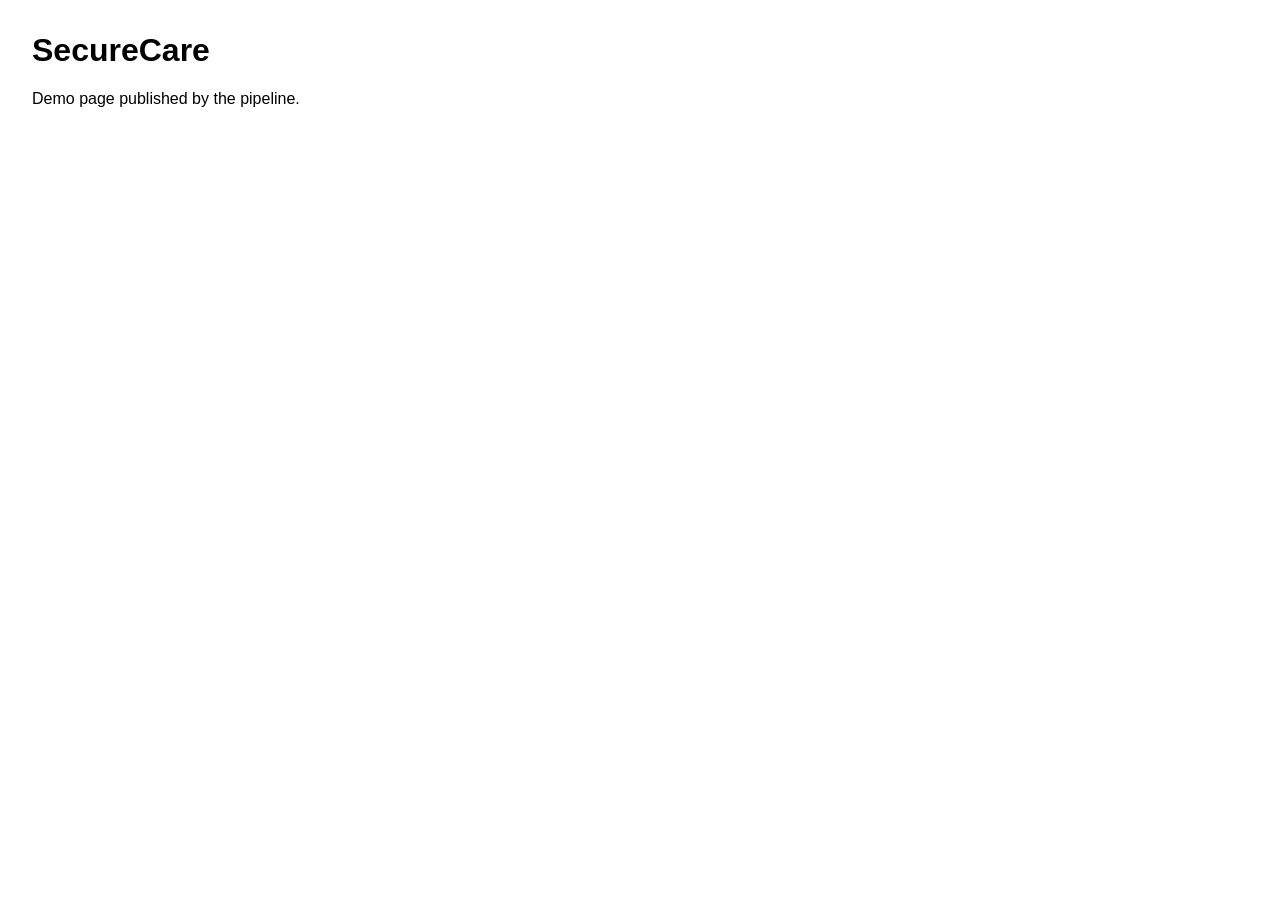
==== frontend/index.html @ 4640b0d3 "add frontend and S3 deploy workflow" ====
<!doctype html>
<html lang="en">
<head>
  <meta charset="utf-8">
  <meta name="viewport" content="width=device-width, initial-scale=1">
  <title>SecureCare (demo)</title>
  <link rel="stylesheet" href="style.css">
</head>
<body>
  <h1>SecureCare</h1>
  <p>Demo page published by the pipeline.</p>
  <script src="app.js"></script>
</body>
</html>
---- frontend/style.css ----
body { font-family: sans-serif; margin: 2rem; }
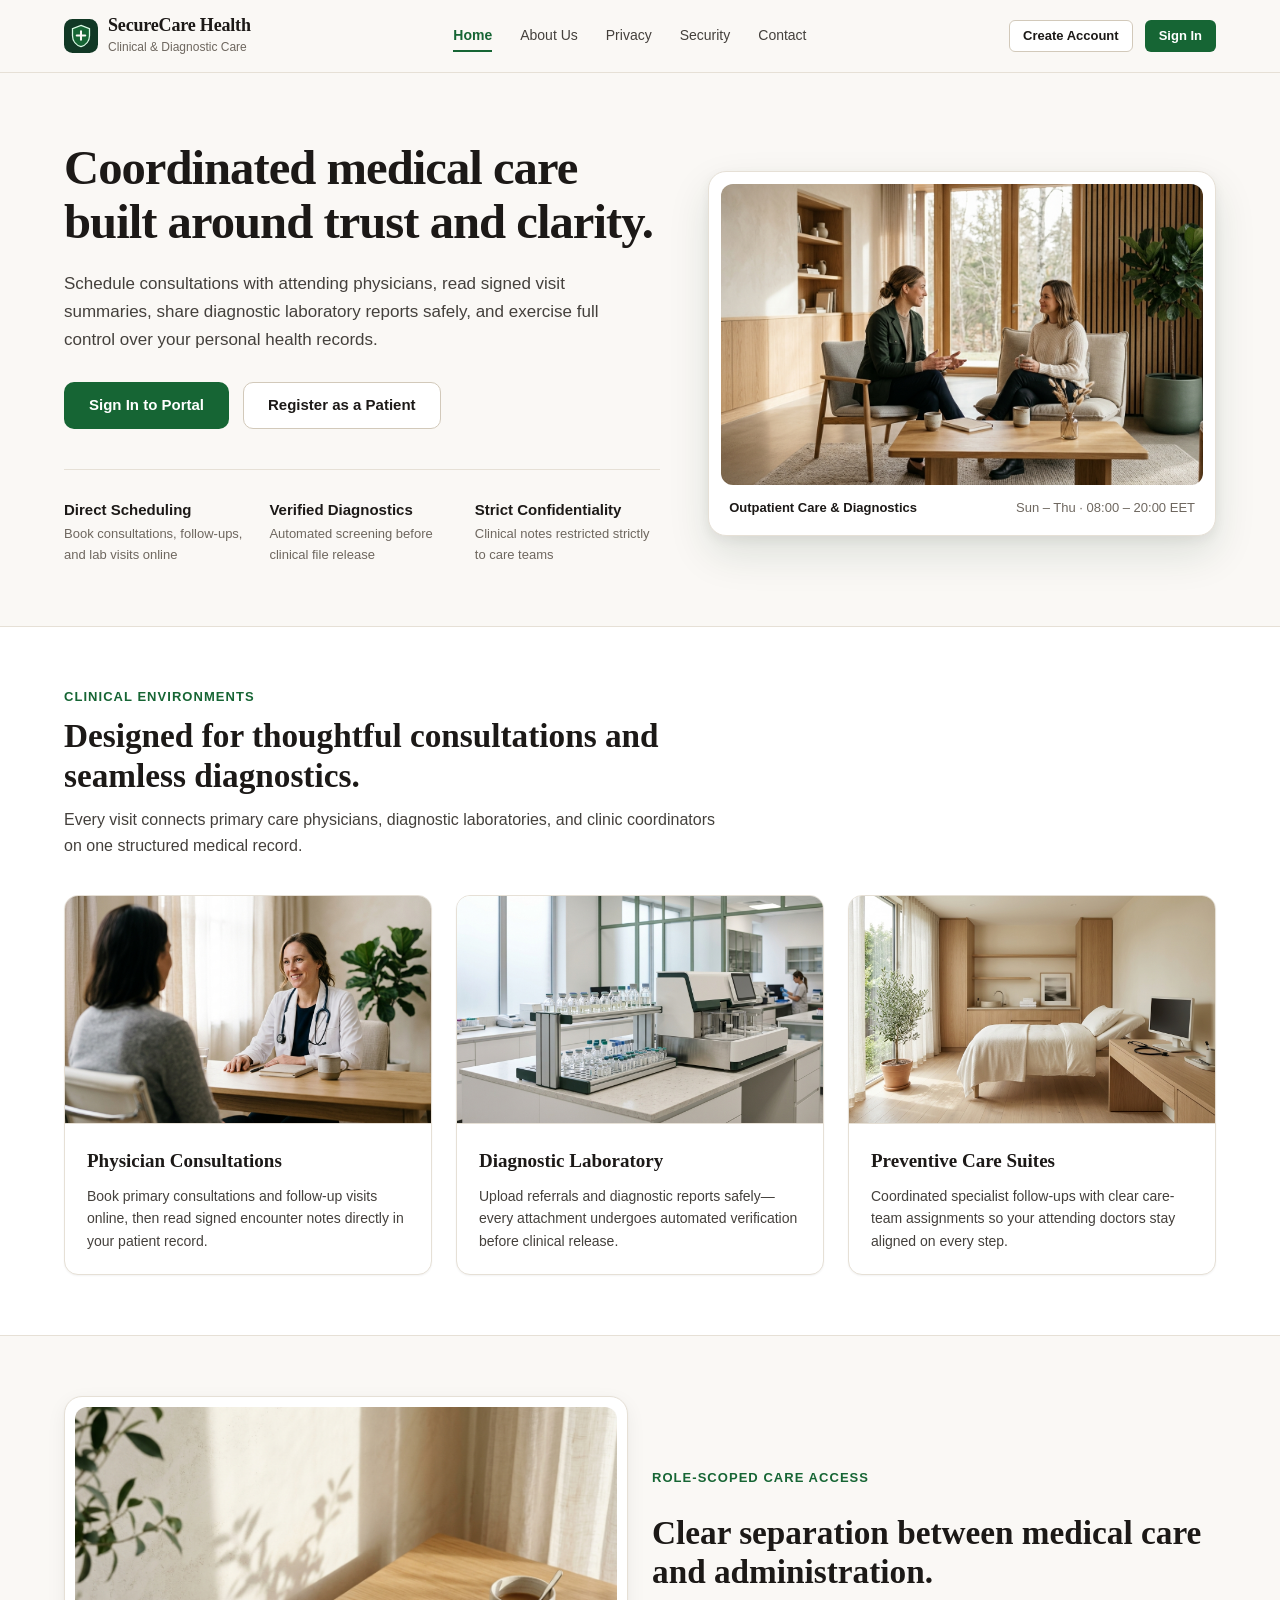
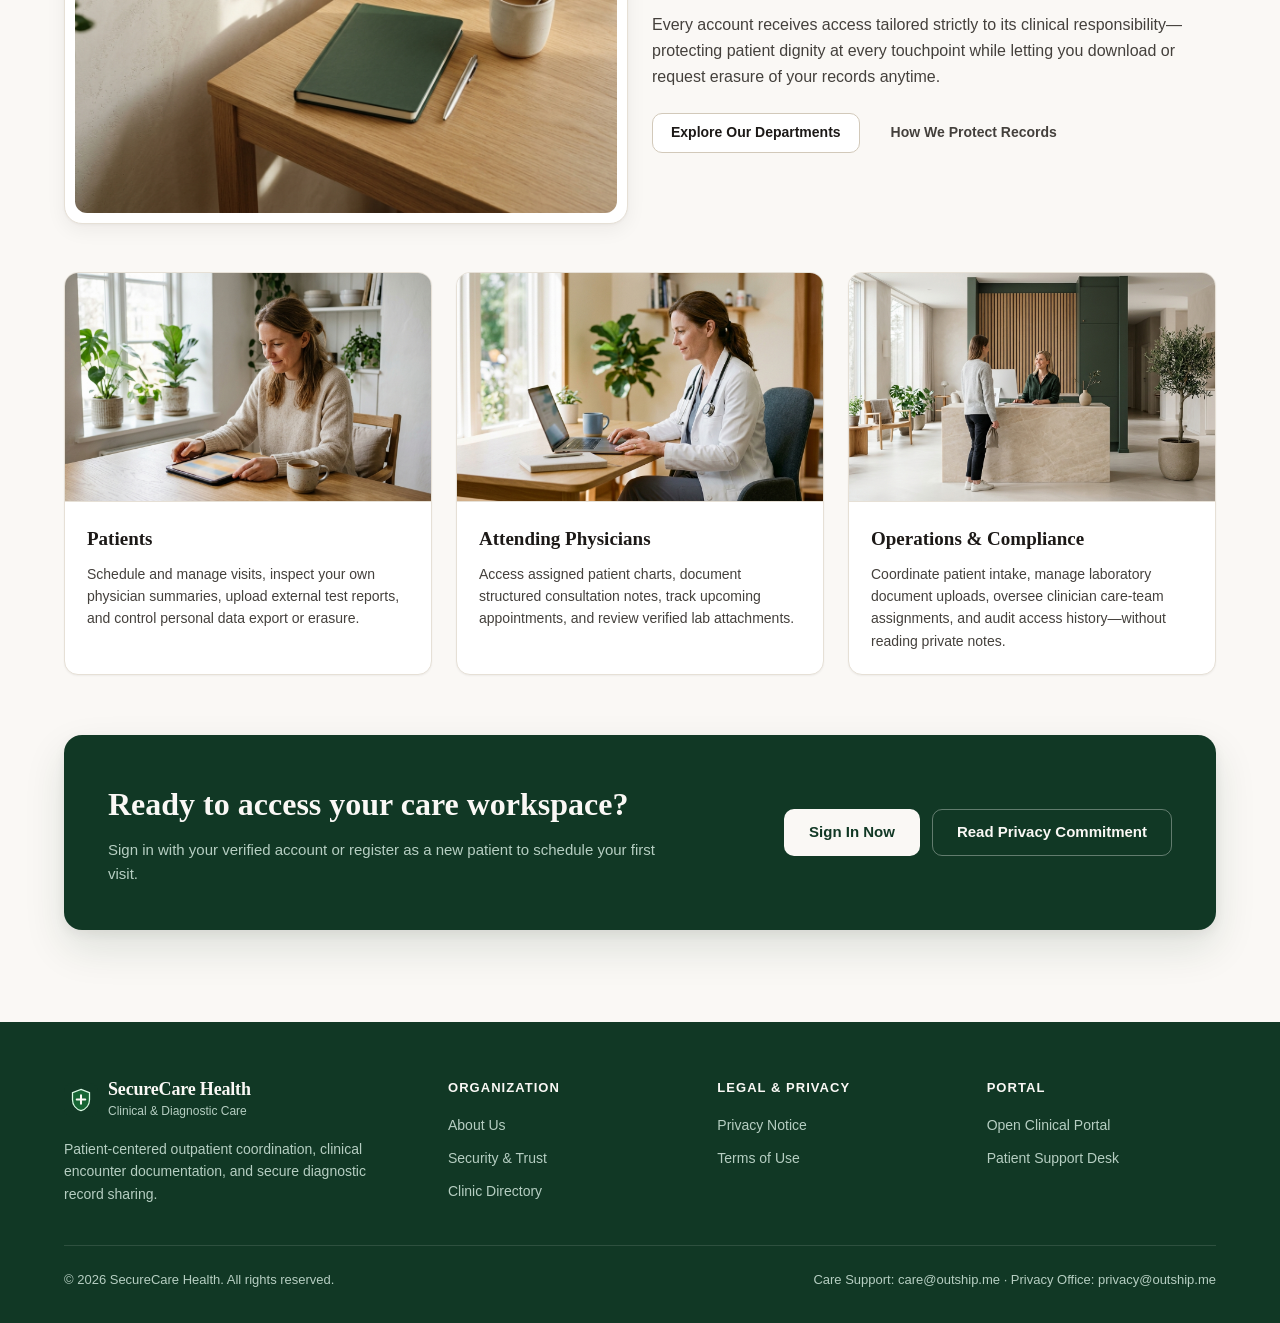
==== commit 27d46b41: "feat(frontend): implement Nordic Sage & Ivory clinic site and Cognito PKCE portal" ====
--- a/frontend/index.html
+++ b/frontend/index.html
@@ -1,14 +1,248 @@
 <!doctype html>
 <html lang="en">
 <head>
-  <meta charset="utf-8">
-  <meta name="viewport" content="width=device-width, initial-scale=1">
-  <title>SecureCare (demo)</title>
-  <link rel="stylesheet" href="style.css">
+  <meta charset="utf-8" />
+  <meta name="viewport" content="width=device-width, initial-scale=1" />
+  <title>SecureCare Health — Coordinated Clinical Care &amp; Diagnostic Portal</title>
+  <meta name="description" content="Schedule clinical visits, review physician encounter notes, receive screened laboratory reports, and manage your health data privacy in one portal." />
+  <link rel="icon" type="image/svg+xml" href="assets/images/favicon.svg" />
+  <link rel="stylesheet" href="css/tokens.css" />
+  <link rel="stylesheet" href="css/base.css" />
+  <link rel="stylesheet" href="css/public.css" />
 </head>
 <body>
-  <h1>SecureCare</h1>
-  <p>Demo page published by the pipeline.</p>
-  <script src="app.js"></script>
+  <header class="pub-header">
+    <div class="pub-container pub-header-inner">
+      <a class="brand" href="index.html">
+        <img class="brand-mark" src="assets/images/logo.svg" alt="" width="34" height="34" />
+        <span>
+          <span class="brand-name">SecureCare Health</span>
+          <span class="brand-sub">Clinical &amp; Diagnostic Care</span>
+        </span>
+      </a>
+
+      <nav class="pub-nav" aria-label="Primary navigation">
+        <a class="pub-nav-link" href="index.html" aria-current="page">Home</a>
+        <a class="pub-nav-link" href="about.html">About Us</a>
+        <a class="pub-nav-link" href="privacy.html">Privacy</a>
+        <a class="pub-nav-link" href="security.html">Security</a>
+        <a class="pub-nav-link" href="contact.html">Contact</a>
+      </nav>
+
+      <div class="pub-actions">
+        <button type="button" class="btn btn-secondary btn-sm" data-auth-action="signup">Create Account</button>
+        <button type="button" class="btn btn-primary btn-sm" data-auth-action="login">Sign In</button>
+      </div>
+
+      <button id="pub-menu-toggle" class="pub-menu-toggle" type="button" aria-label="Toggle navigation menu" aria-expanded="false" aria-controls="pub-mobile-drawer">
+        <svg width="20" height="20" viewBox="0 0 24 24" fill="none" stroke="currentColor" stroke-width="2" stroke-linecap="round">
+          <line x1="3" y1="6" x2="21" y2="6" />
+          <line x1="3" y1="12" x2="21" y2="12" />
+          <line x1="3" y1="18" x2="21" y2="18" />
+        </svg>
+      </button>
+    </div>
+
+    <div id="pub-mobile-drawer" class="pub-mobile-drawer">
+      <a class="pub-nav-link" href="index.html" aria-current="page">Home</a>
+      <a class="pub-nav-link" href="about.html">About Us</a>
+      <a class="pub-nav-link" href="privacy.html">Privacy</a>
+      <a class="pub-nav-link" href="security.html">Security</a>
+      <a class="pub-nav-link" href="contact.html">Contact</a>
+      <div style="display:flex;gap:0.625rem;padding-top:0.5rem;">
+        <button type="button" class="btn btn-secondary btn-sm" data-auth-action="signup">Create Account</button>
+        <button type="button" class="btn btn-primary btn-sm" data-auth-action="login">Sign In</button>
+      </div>
+    </div>
+  </header>
+
+  <main>
+    <section class="hero">
+      <div class="pub-container hero-grid">
+        <div>
+          <h1 class="hero-title">Coordinated medical care built around trust and clarity.</h1>
+          <p class="hero-lead">
+            Schedule consultations with attending physicians, read signed visit summaries, share diagnostic laboratory reports safely, and exercise full control over your personal health records.
+          </p>
+          <div class="hero-cta-row">
+            <button type="button" class="btn btn-primary btn-lg" data-auth-action="login">Sign In to Portal</button>
+            <button type="button" class="btn btn-secondary btn-lg" data-auth-action="signup">Register as a Patient</button>
+          </div>
+
+          <div class="hero-highlights">
+            <div>
+              <div class="hero-stat-title">Direct Scheduling</div>
+              <div class="hero-stat-sub">Book consultations, follow-ups, and lab visits online</div>
+            </div>
+            <div>
+              <div class="hero-stat-title">Verified Diagnostics</div>
+              <div class="hero-stat-sub">Automated screening before clinical file release</div>
+            </div>
+            <div>
+              <div class="hero-stat-title">Strict Confidentiality</div>
+              <div class="hero-stat-sub">Clinical notes restricted strictly to care teams</div>
+            </div>
+          </div>
+        </div>
+
+        <div class="hero-visual-frame">
+          <img src="assets/images/hero-clinic-care.jpg" alt="Physician speaking with a patient inside a bright SecureCare Health consultation lounge" width="1280" height="720" />
+          <div class="hero-photo-caption">
+            <span><strong>Outpatient Care &amp; Diagnostics</strong></span>
+            <span>Sun – Thu · 08:00 – 20:00 EET</span>
+          </div>
+        </div>
+      </div>
+    </section>
+
+    <section class="section section-alt">
+      <div class="pub-container">
+        <div class="section-head">
+          <div class="section-kicker">Clinical Environments</div>
+          <h2 class="section-title">Designed for thoughtful consultations and seamless diagnostics.</h2>
+          <p class="section-desc">
+            Every visit connects primary care physicians, diagnostic laboratories, and clinic coordinators on one structured medical record.
+          </p>
+        </div>
+
+        <div class="grid-3">
+          <article class="dept-card">
+            <img class="dept-card-img" src="assets/images/dept-consultation.jpg" alt="Attending physician listening attentively during an outpatient consultation" width="1280" height="720" />
+            <div class="dept-card-body">
+              <h3>Physician Consultations</h3>
+              <p>Book primary consultations and follow-up visits online, then read signed encounter notes directly in your patient record.</p>
+            </div>
+          </article>
+
+          <article class="dept-card">
+            <img class="dept-card-img" src="assets/images/dept-diagnostics.jpg" alt="Modern diagnostic laboratory workstation and sample vials" width="1280" height="720" />
+            <div class="dept-card-body">
+              <h3>Diagnostic Laboratory</h3>
+              <p>Upload referrals and diagnostic reports safely—every attachment undergoes automated verification before clinical release.</p>
+            </div>
+          </article>
+
+          <article class="dept-card">
+            <img class="dept-card-img" src="assets/images/dept-cardiology.jpg" alt="Calm modern clinical examination suite in warm oak and ivory" width="1280" height="720" />
+            <div class="dept-card-body">
+              <h3>Preventive Care Suites</h3>
+              <p>Coordinated specialist follow-ups with clear care-team assignments so your attending doctors stay aligned on every step.</p>
+            </div>
+          </article>
+        </div>
+      </div>
+    </section>
+
+    <section class="section">
+      <div class="pub-container">
+        <div class="grid-2" style="align-items:center;margin-bottom:3rem;">
+          <div class="editorial-photo-card">
+            <img src="assets/images/trust-privacy-care.jpg" alt="Minimalist physician desk in soft daylight symbolizing clinical discretion" width="1200" height="900" />
+          </div>
+          <div style="display:flex;flex-direction:column;gap:1rem;">
+            <div class="section-kicker">Role-Scoped Care Access</div>
+            <h2 class="section-title" style="margin-bottom:0.25rem;">Clear separation between medical care and administration.</h2>
+            <p class="section-desc">
+              Every account receives access tailored strictly to its clinical responsibility—protecting patient dignity at every touchpoint while letting you download or request erasure of your records anytime.
+            </p>
+            <div style="display:flex;flex-wrap:wrap;gap:0.75rem;padding-top:0.5rem;">
+              <a class="btn btn-secondary" href="about.html">Explore Our Departments</a>
+              <a class="btn btn-ghost" href="security.html">How We Protect Records</a>
+            </div>
+          </div>
+        </div>
+
+        <div class="grid-3">
+          <article class="dept-card">
+            <img class="dept-card-img" src="assets/images/role-patient-care.jpg" alt="Patient reviewing appointments comfortably on a tablet" width="1280" height="720" />
+            <div class="dept-card-body">
+              <h3>Patients</h3>
+              <p>Schedule and manage visits, inspect your own physician summaries, upload external test reports, and control personal data export or erasure.</p>
+            </div>
+          </article>
+          <article class="dept-card">
+            <img class="dept-card-img" src="assets/images/role-physician-chart.jpg" alt="Attending physician reviewing clinical notes on a laptop" width="1280" height="720" />
+            <div class="dept-card-body">
+              <h3>Attending Physicians</h3>
+              <p>Access assigned patient charts, document structured consultation notes, track upcoming appointments, and review verified lab attachments.</p>
+            </div>
+          </article>
+          <article class="dept-card">
+            <img class="dept-card-img" src="assets/images/role-clinic-reception.jpg" alt="Clinic coordinator welcoming a visitor at a minimalist alabaster reception desk" width="1280" height="720" />
+            <div class="dept-card-body">
+              <h3>Operations &amp; Compliance</h3>
+              <p>Coordinate patient intake, manage laboratory document uploads, oversee clinician care-team assignments, and audit access history—without reading private notes.</p>
+            </div>
+          </article>
+        </div>
+      </div>
+    </section>
+
+    <section class="section" style="padding-top:0;">
+      <div class="pub-container">
+        <div class="cta-banner">
+          <div>
+            <h2>Ready to access your care workspace?</h2>
+            <p>Sign in with your verified account or register as a new patient to schedule your first visit.</p>
+          </div>
+          <div style="display:flex;flex-wrap:wrap;gap:0.75rem;">
+            <button type="button" class="btn btn-ivory btn-lg" data-auth-action="login">Sign In Now</button>
+            <a class="btn btn-outline-ivory btn-lg" href="privacy.html">Read Privacy Commitment</a>
+          </div>
+        </div>
+      </div>
+    </section>
+  </main>
+
+  <footer class="pub-footer">
+    <div class="pub-container">
+      <div class="footer-grid">
+        <div>
+          <a class="brand" href="index.html">
+            <img class="brand-mark" src="assets/images/logo.svg" alt="" width="34" height="34" />
+            <span>
+              <span class="brand-name" style="color:#FAF8F5;">SecureCare Health</span>
+              <span class="brand-sub" style="color:#B6CEC2;">Clinical &amp; Diagnostic Care</span>
+            </span>
+          </a>
+          <p class="footer-brand-desc">
+            Patient-centered outpatient coordination, clinical encounter documentation, and secure diagnostic record sharing.
+          </p>
+        </div>
+
+        <div>
+          <h4 class="footer-col-title">Organization</h4>
+          <ul class="footer-links">
+            <li><a href="about.html">About Us</a></li>
+            <li><a href="security.html">Security &amp; Trust</a></li>
+            <li><a href="contact.html">Clinic Directory</a></li>
+          </ul>
+        </div>
+
+        <div>
+          <h4 class="footer-col-title">Legal &amp; Privacy</h4>
+          <ul class="footer-links">
+            <li><a href="privacy.html">Privacy Notice</a></li>
+            <li><a href="terms.html">Terms of Use</a></li>
+          </ul>
+        </div>
+
+        <div>
+          <h4 class="footer-col-title">Portal</h4>
+          <ul class="footer-links">
+            <li><a href="portal.html">Open Clinical Portal</a></li>
+            <li><a href="contact.html">Patient Support Desk</a></li>
+          </ul>
+        </div>
+      </div>
+
+      <div class="footer-bottom">
+        <span>&copy; 2026 SecureCare Health. All rights reserved.</span>
+        <span>Care Support: care@outship.me · Privacy Office: privacy@outship.me</span>
+      </div>
+    </div>
+  </footer>
+
+  <script type="module" src="js/public.js"></script>
 </body>
 </html>
--- a/frontend/css/tokens.css
+++ b/frontend/css/tokens.css
@@ -0,0 +1,53 @@
+/* Nordic Sage & Ivory — Enterprise Design Tokens */
+:root {
+  --sc-bg: #FAF8F5;
+  --sc-surface: #FFFFFF;
+  --sc-surface-alt: #F4F0EA;
+  --sc-surface-hover: #EFEAE1;
+  --sc-rail-bg: #113825;
+  --sc-rail-text: #FAF8F5;
+  --sc-rail-muted: #B6CEC2;
+  --sc-rail-active: rgba(250, 248, 245, 0.14);
+  --sc-rail-border: rgba(250, 248, 245, 0.12);
+
+  --sc-border: #E6E0D6;
+  --sc-border-strong: #D2C9BA;
+
+  --sc-text: #1C1917;
+  --sc-text-secondary: #44403C;
+  --sc-muted: #6E675F;
+
+  --sc-primary: #166534;
+  --sc-primary-hover: #14532D;
+  --sc-primary-text: #FFFFFF;
+  --sc-accent-soft: #DCFCE7;
+  --sc-accent-soft-text: #14532D;
+
+  --sc-success-bg: #DCFCE7;
+  --sc-success-text: #14532D;
+  --sc-warn-bg: #FEF3C7;
+  --sc-warn-text: #92400E;
+  --sc-danger-bg: #FEE2E2;
+  --sc-danger-text: #991B1B;
+  --sc-info-bg: #E0F2FE;
+  --sc-info-text: #075985;
+  --sc-neutral-bg: #F3EFE8;
+  --sc-neutral-text: #44403C;
+
+  --sc-font-serif: Georgia, "Iowan Old Style", "Times New Roman", serif;
+  --sc-font-sans: -apple-system, BlinkMacSystemFont, "Segoe UI", Roboto, Helvetica, Arial, sans-serif;
+  --sc-font-mono: ui-monospace, SFMono-Regular, Menlo, Monaco, Consolas, monospace;
+
+  --sc-radius-sm: 6px;
+  --sc-radius-md: 10px;
+  --sc-radius-lg: 14px;
+  --sc-radius-xl: 18px;
+  --sc-radius-pill: 9999px;
+
+  --sc-shadow-sm: 0 1px 2px rgba(28, 25, 23, 0.05);
+  --sc-shadow-md: 0 6px 20px rgba(28, 25, 23, 0.06), 0 1px 3px rgba(28, 25, 23, 0.04);
+  --sc-shadow-lg: 0 18px 42px rgba(17, 56, 37, 0.12), 0 4px 12px rgba(28, 25, 23, 0.06);
+
+  --sc-focus-ring: 0 0 0 3px rgba(22, 101, 52, 0.25);
+  --sc-max-width: 1200px;
+}
--- a/frontend/css/base.css
+++ b/frontend/css/base.css
@@ -0,0 +1,302 @@
+/* Base Typography, Reset, Forms, Buttons & Semantic Badges */
+*,
+*::before,
+*::after {
+  box-sizing: border-box;
+}
+
+html {
+  font-size: 16px;
+  -webkit-font-smoothing: antialiased;
+  -moz-osx-font-smoothing: grayscale;
+  scroll-behavior: smooth;
+}
+
+body {
+  margin: 0;
+  padding: 0;
+  background-color: var(--sc-bg);
+  color: var(--sc-text);
+  font-family: var(--sc-font-sans);
+  font-size: 0.9375rem;
+  line-height: 1.6;
+}
+
+img,
+svg {
+  display: block;
+  max-width: 100%;
+  height: auto;
+}
+
+a {
+  color: var(--sc-primary);
+  text-decoration: none;
+}
+
+a:hover {
+  text-decoration: underline;
+}
+
+button,
+input,
+select,
+textarea {
+  font-family: inherit;
+  font-size: inherit;
+  color: inherit;
+}
+
+:focus-visible {
+  outline: none;
+  box-shadow: var(--sc-focus-ring);
+}
+
+.sr-only {
+  position: absolute;
+  width: 1px;
+  height: 1px;
+  padding: 0;
+  margin: -1px;
+  overflow: hidden;
+  clip: rect(0, 0, 0, 0);
+  white-space: nowrap;
+  border: 0;
+}
+
+.tabular-nums {
+  font-variant-numeric: tabular-nums;
+}
+
+.mono {
+  font-family: var(--sc-font-mono);
+  font-size: 0.8125rem;
+}
+
+.serif-heading {
+  font-family: var(--sc-font-serif);
+  font-weight: 600;
+  letter-spacing: -0.015em;
+  color: var(--sc-text);
+}
+
+/* Buttons */
+.btn {
+  display: inline-flex;
+  align-items: center;
+  justify-content: center;
+  gap: 0.5rem;
+  padding: 0.625rem 1.125rem;
+  font-size: 0.875rem;
+  font-weight: 600;
+  line-height: 1.25;
+  border-radius: var(--sc-radius-md);
+  border: 1px solid transparent;
+  cursor: pointer;
+  transition: background-color 150ms ease, border-color 150ms ease, color 150ms ease, transform 100ms ease;
+  text-decoration: none;
+  white-space: nowrap;
+}
+
+.btn:hover {
+  text-decoration: none;
+}
+
+.btn:active {
+  transform: translateY(1px);
+}
+
+.btn:disabled {
+  opacity: 0.55;
+  cursor: not-allowed;
+  transform: none;
+}
+
+.btn-primary {
+  background-color: var(--sc-primary);
+  color: var(--sc-primary-text);
+}
+
+.btn-primary:hover:not(:disabled) {
+  background-color: var(--sc-primary-hover);
+}
+
+.btn-secondary {
+  background-color: var(--sc-surface);
+  color: var(--sc-text);
+  border-color: var(--sc-border-strong);
+}
+
+.btn-secondary:hover:not(:disabled) {
+  background-color: var(--sc-surface-alt);
+}
+
+.btn-ghost {
+  background-color: transparent;
+  color: var(--sc-text-secondary);
+}
+
+.btn-ghost:hover:not(:disabled) {
+  background-color: var(--sc-surface-alt);
+  color: var(--sc-text);
+}
+
+.btn-danger {
+  background-color: var(--sc-danger-bg);
+  color: var(--sc-danger-text);
+  border-color: rgba(153, 27, 27, 0.22);
+}
+
+.btn-danger:hover:not(:disabled) {
+  background-color: #FECACA;
+}
+
+.btn-danger-solid {
+  background-color: var(--sc-danger-text);
+  color: #FFFFFF;
+}
+
+.btn-danger-solid:hover:not(:disabled) {
+  background-color: #7F1D1D;
+}
+
+.btn-sm {
+  padding: 0.4375rem 0.8125rem;
+  font-size: 0.8125rem;
+  border-radius: var(--sc-radius-sm);
+}
+
+.btn-lg {
+  padding: 0.8125rem 1.5rem;
+  font-size: 0.9375rem;
+}
+
+/* Badges */
+.badge {
+  display: inline-flex;
+  align-items: center;
+  gap: 0.35rem;
+  padding: 0.2rem 0.65rem;
+  font-size: 0.75rem;
+  font-weight: 600;
+  line-height: 1.4;
+  border-radius: var(--sc-radius-pill);
+  white-space: nowrap;
+}
+
+.badge-success {
+  background-color: var(--sc-success-bg);
+  color: var(--sc-success-text);
+}
+
+.badge-warn {
+  background-color: var(--sc-warn-bg);
+  color: var(--sc-warn-text);
+}
+
+.badge-danger {
+  background-color: var(--sc-danger-bg);
+  color: var(--sc-danger-text);
+}
+
+.badge-info {
+  background-color: var(--sc-info-bg);
+  color: var(--sc-info-text);
+}
+
+.badge-neutral {
+  background-color: var(--sc-neutral-bg);
+  color: var(--sc-neutral-text);
+}
+
+/* Form Controls */
+.field {
+  display: flex;
+  flex-direction: column;
+  gap: 0.375rem;
+}
+
+.field-label {
+  font-size: 0.8125rem;
+  font-weight: 600;
+  color: var(--sc-text);
+}
+
+.field-hint {
+  font-size: 0.75rem;
+  color: var(--sc-muted);
+}
+
+.input,
+.select,
+.textarea {
+  width: 100%;
+  padding: 0.5625rem 0.75rem;
+  font-size: 0.875rem;
+  line-height: 1.45;
+  background-color: var(--sc-surface);
+  color: var(--sc-text);
+  border: 1px solid var(--sc-border-strong);
+  border-radius: var(--sc-radius-md);
+  transition: border-color 140ms ease, box-shadow 140ms ease;
+}
+
+.input:focus,
+.select:focus,
+.textarea:focus {
+  outline: none;
+  border-color: var(--sc-primary);
+  box-shadow: var(--sc-focus-ring);
+}
+
+.textarea {
+  resize: vertical;
+  min-height: 6rem;
+}
+
+/* Cards */
+.card {
+  background-color: var(--sc-surface);
+  border: 1px solid var(--sc-border);
+  border-radius: var(--sc-radius-lg);
+  box-shadow: var(--sc-shadow-sm);
+}
+
+.card-pad {
+  padding: 1.5rem;
+}
+
+/* Brand Lockup */
+.brand {
+  display: inline-flex;
+  align-items: center;
+  gap: 0.625rem;
+  text-decoration: none;
+  color: inherit;
+}
+
+.brand:hover {
+  text-decoration: none;
+}
+
+.brand-mark {
+  width: 34px;
+  height: 34px;
+  flex-shrink: 0;
+}
+
+.brand-name {
+  font-family: var(--sc-font-serif);
+  font-size: 1.125rem;
+  font-weight: 700;
+  letter-spacing: -0.01em;
+  line-height: 1.15;
+}
+
+.brand-sub {
+  display: block;
+  font-family: var(--sc-font-sans);
+  font-size: 0.75rem;
+  font-weight: 500;
+  color: var(--sc-muted);
+}
--- a/frontend/css/public.css
+++ b/frontend/css/public.css
@@ -0,0 +1,587 @@
+/* Public Enterprise Website Styles (index, about, privacy, security, terms, contact) */
+.pub-container {
+  max-width: var(--sc-max-width);
+  margin: 0 auto;
+  padding: 0 1.5rem;
+}
+
+/* Sticky Header */
+.pub-header {
+  position: sticky;
+  top: 0;
+  z-index: 40;
+  background-color: rgba(250, 248, 245, 0.92);
+  backdrop-filter: blur(10px);
+  border-bottom: 1px solid var(--sc-border);
+}
+
+.pub-header-inner {
+  display: flex;
+  align-items: center;
+  justify-content: space-between;
+  gap: 1.5rem;
+  min-height: 4.5rem;
+}
+
+.pub-nav {
+  display: flex;
+  align-items: center;
+  gap: 1.75rem;
+}
+
+.pub-nav-link {
+  font-size: 0.875rem;
+  font-weight: 500;
+  color: var(--sc-text-secondary);
+  padding: 0.25rem 0;
+  border-bottom: 2px solid transparent;
+  transition: color 140ms ease, border-color 140ms ease;
+}
+
+.pub-nav-link:hover {
+  color: var(--sc-text);
+  text-decoration: none;
+}
+
+.pub-nav-link[aria-current="page"] {
+  color: var(--sc-primary);
+  font-weight: 600;
+  border-bottom-color: var(--sc-primary);
+}
+
+.pub-actions {
+  display: flex;
+  align-items: center;
+  gap: 0.75rem;
+}
+
+.pub-menu-toggle {
+  display: none;
+  background: var(--sc-surface);
+  border: 1px solid var(--sc-border-strong);
+  border-radius: var(--sc-radius-md);
+  padding: 0.5rem;
+  cursor: pointer;
+}
+
+.pub-mobile-drawer {
+  display: none;
+  border-top: 1px solid var(--sc-border);
+  background: var(--sc-surface);
+  padding: 1rem 1.5rem 1.25rem;
+}
+
+.pub-mobile-drawer.open {
+  display: flex;
+  flex-direction: column;
+  gap: 0.75rem;
+}
+
+/* Hero */
+.hero {
+  padding: 4.25rem 0 3.75rem;
+}
+
+.hero-grid {
+  display: grid;
+  grid-template-columns: 1.08fr 0.92fr;
+  gap: 3rem;
+  align-items: center;
+}
+
+.hero-eyebrow {
+  display: inline-flex;
+  align-items: center;
+  gap: 0.5rem;
+  padding: 0.3rem 0.75rem;
+  border-radius: var(--sc-radius-pill);
+  background-color: var(--sc-accent-soft);
+  color: var(--sc-accent-soft-text);
+  font-size: 0.8125rem;
+  font-weight: 600;
+  margin-bottom: 1.25rem;
+}
+
+.hero-title {
+  font-family: var(--sc-font-serif);
+  font-size: clamp(2.1rem, 3.8vw, 3.15rem);
+  line-height: 1.12;
+  letter-spacing: -0.02em;
+  margin: 0 0 1.25rem;
+  color: var(--sc-text);
+}
+
+.hero-lead {
+  font-size: 1.0625rem;
+  line-height: 1.65;
+  color: var(--sc-text-secondary);
+  margin: 0 0 1.75rem;
+  max-width: 36rem;
+}
+
+.hero-cta-row {
+  display: flex;
+  flex-wrap: wrap;
+  gap: 0.875rem;
+  align-items: center;
+}
+
+.hero-highlights {
+  display: grid;
+  grid-template-columns: repeat(3, minmax(0, 1fr));
+  gap: 1.25rem;
+  margin-top: 2.5rem;
+  padding-top: 1.75rem;
+  border-top: 1px solid var(--sc-border);
+}
+
+.hero-stat-title {
+  font-size: 0.9375rem;
+  font-weight: 700;
+  color: var(--sc-text);
+}
+
+.hero-stat-sub {
+  font-size: 0.8125rem;
+  color: var(--sc-muted);
+  margin-top: 0.15rem;
+}
+
+.hero-visual-frame {
+  position: relative;
+  background: var(--sc-surface);
+  border: 1px solid var(--sc-border);
+  border-radius: var(--sc-radius-xl);
+  padding: 0.75rem;
+  box-shadow: var(--sc-shadow-lg);
+}
+
+.hero-visual-frame img {
+  width: 100%;
+  height: auto;
+  aspect-ratio: 16 / 10;
+  object-fit: cover;
+  object-position: center 25%;
+  border-radius: calc(var(--sc-radius-xl) - 6px);
+}
+
+.hero-photo-caption {
+  display: flex;
+  align-items: center;
+  justify-content: space-between;
+  gap: 1rem;
+  padding: 0.85rem 0.5rem 0.25rem;
+  font-size: 0.8125rem;
+  color: var(--sc-muted);
+}
+
+.hero-photo-caption strong {
+  color: var(--sc-text);
+  font-weight: 600;
+}
+
+.dept-card {
+  background: var(--sc-surface);
+  border: 1px solid var(--sc-border);
+  border-radius: var(--sc-radius-lg);
+  overflow: hidden;
+  display: flex;
+  flex-direction: column;
+  box-shadow: var(--sc-shadow-sm);
+  transition: transform 160ms ease, box-shadow 160ms ease, border-color 160ms ease;
+}
+
+.dept-card:hover {
+  transform: translateY(-2px);
+  border-color: var(--sc-border-strong);
+  box-shadow: var(--sc-shadow-md);
+}
+
+.dept-card-img {
+  width: 100%;
+  height: auto;
+  aspect-ratio: 16 / 10;
+  object-fit: cover;
+  object-position: center 20%;
+  border-bottom: 1px solid var(--sc-border);
+}
+
+.dept-card-body {
+  padding: 1.375rem;
+  display: flex;
+  flex-direction: column;
+  gap: 0.5rem;
+}
+
+.dept-card-body h3 {
+  margin: 0;
+  font-family: var(--sc-font-serif);
+  font-size: 1.1875rem;
+  color: var(--sc-text);
+}
+
+.dept-card-body p {
+  margin: 0;
+  font-size: 0.875rem;
+  color: var(--sc-text-secondary);
+}
+
+.editorial-photo-card {
+  border-radius: var(--sc-radius-xl);
+  overflow: hidden;
+  border: 1px solid var(--sc-border);
+  background: var(--sc-surface);
+  padding: 0.625rem;
+  box-shadow: var(--sc-shadow-md);
+}
+
+.editorial-photo-card img {
+  width: 100%;
+  height: auto;
+  aspect-ratio: 4 / 3;
+  object-fit: cover;
+  object-position: center 25%;
+  border-radius: calc(var(--sc-radius-xl) - 6px);
+}
+
+/* Sections */
+.section {
+  padding: 3.75rem 0;
+}
+
+.section-alt {
+  background-color: var(--sc-surface);
+  border-top: 1px solid var(--sc-border);
+  border-bottom: 1px solid var(--sc-border);
+}
+
+.section-head {
+  max-width: 42rem;
+  margin-bottom: 2.25rem;
+}
+
+.section-kicker {
+  font-size: 0.8125rem;
+  font-weight: 700;
+  text-transform: uppercase;
+  letter-spacing: 0.08em;
+  color: var(--sc-primary);
+  margin-bottom: 0.5rem;
+}
+
+.section-title {
+  font-family: var(--sc-font-serif);
+  font-size: clamp(1.625rem, 2.6vw, 2.2rem);
+  line-height: 1.2;
+  margin: 0 0 0.75rem;
+}
+
+.section-desc {
+  margin: 0;
+  color: var(--sc-text-secondary);
+  font-size: 1rem;
+}
+
+.grid-2 {
+  display: grid;
+  grid-template-columns: repeat(2, minmax(0, 1fr));
+  gap: 1.5rem;
+}
+
+.grid-3 {
+  display: grid;
+  grid-template-columns: repeat(3, minmax(0, 1fr));
+  gap: 1.5rem;
+}
+
+.grid-4 {
+  display: grid;
+  grid-template-columns: repeat(4, minmax(0, 1fr));
+  gap: 1.25rem;
+}
+
+.service-card {
+  background: var(--sc-surface);
+  border: 1px solid var(--sc-border);
+  border-radius: var(--sc-radius-lg);
+  padding: 1.5rem;
+  display: flex;
+  flex-direction: column;
+  gap: 0.75rem;
+  transition: border-color 150ms ease, box-shadow 150ms ease;
+}
+
+.service-card:hover {
+  border-color: var(--sc-border-strong);
+  box-shadow: var(--sc-shadow-md);
+}
+
+.icon-box {
+  width: 2.5rem;
+  height: 2.5rem;
+  border-radius: var(--sc-radius-md);
+  background-color: var(--sc-accent-soft);
+  color: var(--sc-accent-soft-text);
+  display: inline-flex;
+  align-items: center;
+  justify-content: center;
+}
+
+.service-card h3 {
+  margin: 0;
+  font-size: 1.0625rem;
+  font-weight: 600;
+}
+
+.service-card p {
+  margin: 0;
+  font-size: 0.875rem;
+  color: var(--sc-text-secondary);
+}
+
+/* Deep Evergreen Banner */
+.cta-banner {
+  background-color: var(--sc-rail-bg);
+  color: var(--sc-rail-text);
+  border-radius: var(--sc-radius-xl);
+  padding: 2.75rem;
+  display: flex;
+  flex-wrap: wrap;
+  align-items: center;
+  justify-content: space-between;
+  gap: 2rem;
+  box-shadow: var(--sc-shadow-lg);
+}
+
+.cta-banner h2 {
+  font-family: var(--sc-font-serif);
+  font-size: clamp(1.5rem, 2.5vw, 2rem);
+  margin: 0 0 0.5rem;
+  color: #FAF8F5;
+}
+
+.cta-banner p {
+  margin: 0;
+  color: var(--sc-rail-muted);
+  max-width: 36rem;
+}
+
+.btn-ivory {
+  background-color: #FAF8F5;
+  color: #113825;
+}
+
+.btn-ivory:hover {
+  background-color: #DCFCE7;
+}
+
+.btn-outline-ivory {
+  background-color: transparent;
+  color: #FAF8F5;
+  border-color: rgba(250, 248, 245, 0.35);
+}
+
+.btn-outline-ivory:hover {
+  background-color: rgba(250, 248, 245, 0.12);
+}
+
+/* Editorial Content Pages (About, Privacy, Security, Terms, Contact) */
+.page-hero {
+  padding: 3.25rem 0 2.5rem;
+  border-bottom: 1px solid var(--sc-border);
+  background: var(--sc-surface);
+}
+
+.page-hero h1 {
+  font-family: var(--sc-font-serif);
+  font-size: clamp(1.85rem, 3vw, 2.65rem);
+  margin: 0.35rem 0 0.75rem;
+  line-height: 1.18;
+}
+
+.page-hero p {
+  margin: 0;
+  max-width: 44rem;
+  color: var(--sc-text-secondary);
+  font-size: 1.0625rem;
+}
+
+.prose-layout {
+  display: grid;
+  grid-template-columns: 240px 1fr;
+  gap: 2.5rem;
+  padding: 3rem 0;
+  align-items: start;
+}
+
+.prose-toc {
+  position: sticky;
+  top: 5.75rem;
+  background: var(--sc-surface);
+  border: 1px solid var(--sc-border);
+  border-radius: var(--sc-radius-lg);
+  padding: 1.125rem;
+}
+
+.prose-toc-title {
+  font-size: 0.75rem;
+  font-weight: 700;
+  text-transform: uppercase;
+  letter-spacing: 0.08em;
+  color: var(--sc-muted);
+  margin: 0 0 0.75rem;
+}
+
+.prose-toc a {
+  display: block;
+  font-size: 0.8125rem;
+  color: var(--sc-text-secondary);
+  padding: 0.35rem 0.5rem;
+  border-radius: var(--sc-radius-sm);
+}
+
+.prose-toc a:hover {
+  background: var(--sc-surface-alt);
+  color: var(--sc-primary);
+  text-decoration: none;
+}
+
+.prose-article {
+  background: var(--sc-surface);
+  border: 1px solid var(--sc-border);
+  border-radius: var(--sc-radius-lg);
+  padding: 2.25rem;
+}
+
+.prose-article section + section {
+  margin-top: 2.25rem;
+  padding-top: 2rem;
+  border-top: 1px solid var(--sc-border);
+}
+
+.prose-article h2 {
+  font-family: var(--sc-font-serif);
+  font-size: 1.375rem;
+  margin: 0 0 0.75rem;
+}
+
+.prose-article p,
+.prose-article li {
+  color: var(--sc-text-secondary);
+  font-size: 0.9375rem;
+}
+
+.prose-article ul {
+  padding-left: 1.25rem;
+  margin: 0.5rem 0 0;
+}
+
+.prose-article li + li {
+  margin-top: 0.4rem;
+}
+
+.notice-box {
+  padding: 1rem 1.25rem;
+  border-radius: var(--sc-radius-md);
+  background: var(--sc-surface-alt);
+  border: 1px solid var(--sc-border);
+  font-size: 0.875rem;
+  color: var(--sc-text-secondary);
+}
+
+/* Footer */
+.pub-footer {
+  background-color: var(--sc-rail-bg);
+  color: var(--sc-rail-text);
+  padding: 3.5rem 0 2rem;
+  margin-top: 2rem;
+}
+
+.footer-grid {
+  display: grid;
+  grid-template-columns: 1.5fr 1fr 1fr 1fr;
+  gap: 2.5rem;
+  padding-bottom: 2.5rem;
+  border-bottom: 1px solid var(--sc-rail-border);
+}
+
+.footer-brand-desc {
+  color: var(--sc-rail-muted);
+  font-size: 0.875rem;
+  margin: 0.875rem 0 0;
+  max-width: 20rem;
+}
+
+.footer-col-title {
+  font-size: 0.8125rem;
+  font-weight: 700;
+  text-transform: uppercase;
+  letter-spacing: 0.08em;
+  color: #FAF8F5;
+  margin: 0 0 0.875rem;
+}
+
+.footer-links {
+  list-style: none;
+  padding: 0;
+  margin: 0;
+  display: flex;
+  flex-direction: column;
+  gap: 0.55rem;
+}
+
+.footer-links a {
+  font-size: 0.875rem;
+  color: var(--sc-rail-muted);
+}
+
+.footer-links a:hover {
+  color: #FFFFFF;
+}
+
+.footer-bottom {
+  padding-top: 1.5rem;
+  display: flex;
+  flex-wrap: wrap;
+  justify-content: space-between;
+  gap: 1rem;
+  font-size: 0.8125rem;
+  color: var(--sc-rail-muted);
+}
+
+/* Responsive */
+@media (max-width: 960px) {
+  .hero-grid,
+  .grid-4,
+  .grid-3,
+  .prose-layout,
+  .footer-grid {
+    grid-template-columns: 1fr;
+  }
+
+  .prose-toc {
+    position: static;
+  }
+}
+
+@media (max-width: 768px) {
+  .pub-nav,
+  .pub-actions {
+    display: none;
+  }
+
+  .pub-menu-toggle {
+    display: inline-flex;
+    align-items: center;
+    justify-content: center;
+  }
+
+  .grid-2,
+  .hero-highlights {
+    grid-template-columns: 1fr;
+  }
+
+  .cta-banner {
+    padding: 1.75rem;
+  }
+}
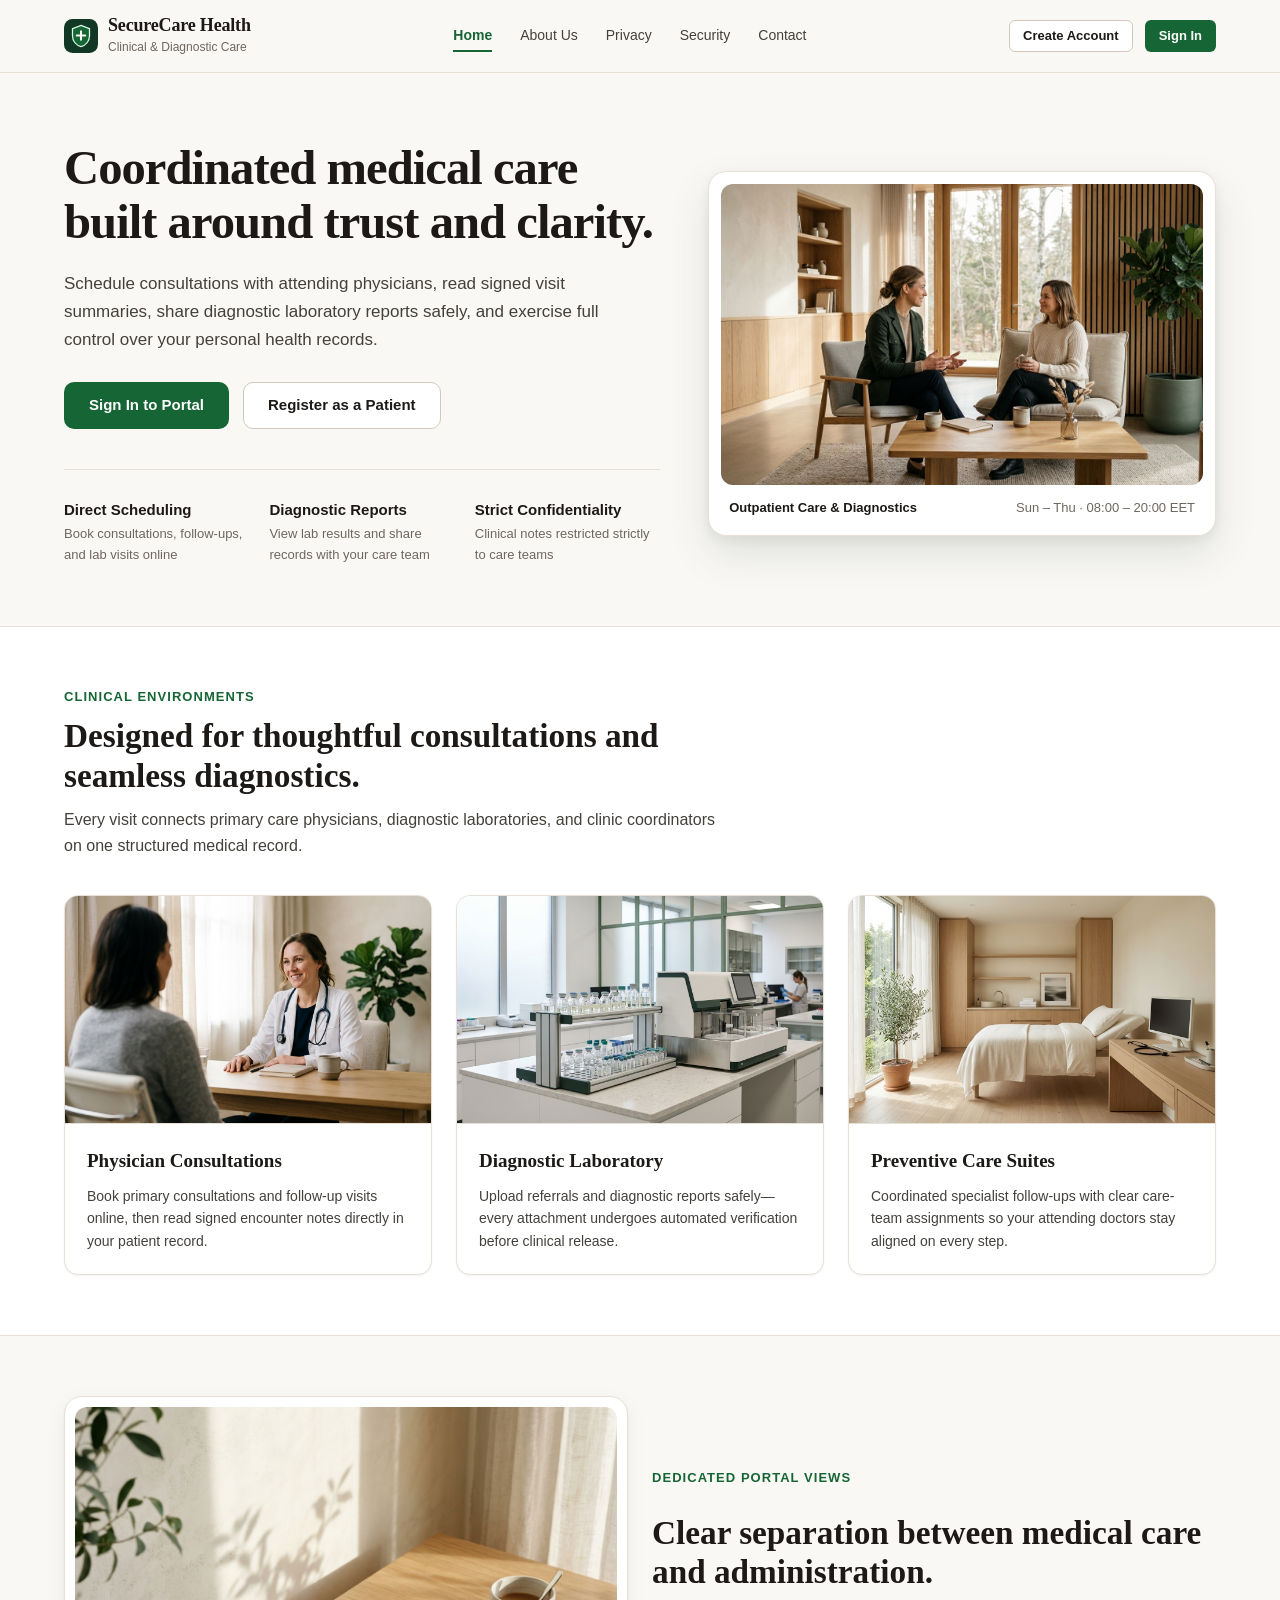
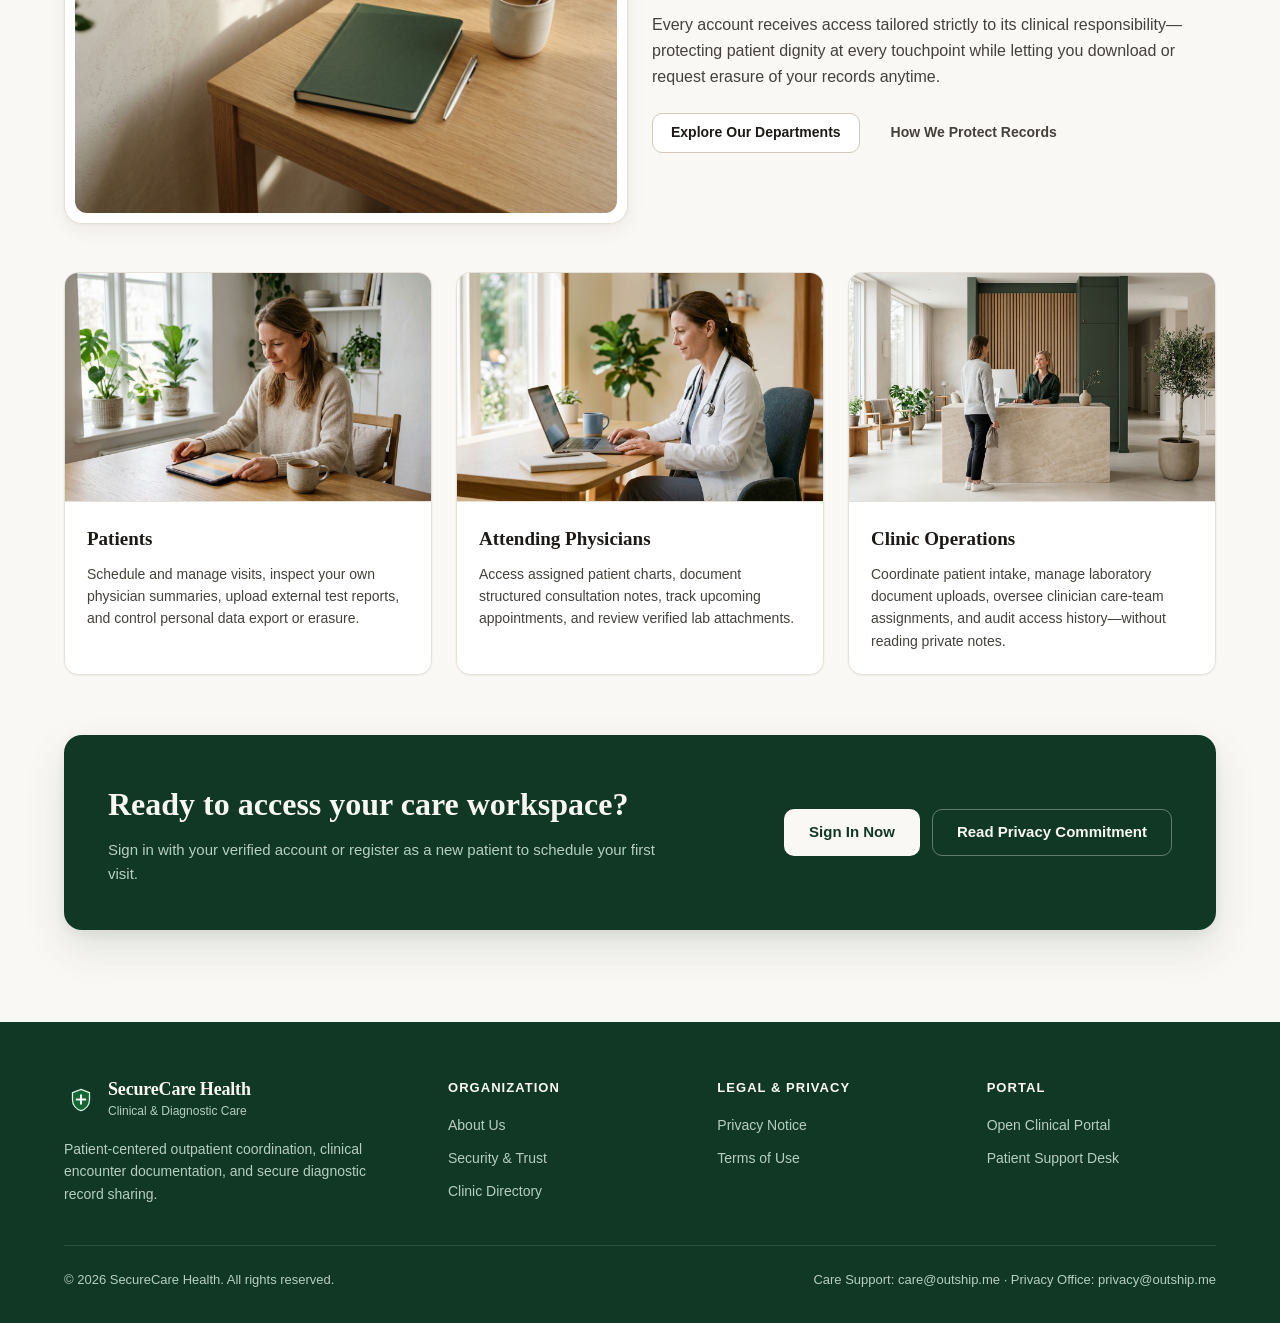
==== commit 2b2758e3: "fix(frontend): replace filler cards and polish enterprise UX" ====
--- a/frontend/index.html
+++ b/frontend/index.html
@@ -13,7 +13,7 @@
 <body>
   <header class="pub-header">
     <div class="pub-container pub-header-inner">
-      <a class="brand" href="index.html">
+      <a class="brand" href="/">
         <img class="brand-mark" src="assets/images/logo.svg" alt="" width="34" height="34" />
         <span>
           <span class="brand-name">SecureCare Health</span>
@@ -22,7 +22,7 @@
       </a>
 
       <nav class="pub-nav" aria-label="Primary navigation">
-        <a class="pub-nav-link" href="index.html" aria-current="page">Home</a>
+        <a class="pub-nav-link" href="/" aria-current="page">Home</a>
         <a class="pub-nav-link" href="about.html">About Us</a>
         <a class="pub-nav-link" href="privacy.html">Privacy</a>
         <a class="pub-nav-link" href="security.html">Security</a>
@@ -44,7 +44,7 @@
     </div>
 
     <div id="pub-mobile-drawer" class="pub-mobile-drawer">
-      <a class="pub-nav-link" href="index.html" aria-current="page">Home</a>
+      <a class="pub-nav-link" href="/" aria-current="page">Home</a>
       <a class="pub-nav-link" href="about.html">About Us</a>
       <a class="pub-nav-link" href="privacy.html">Privacy</a>
       <a class="pub-nav-link" href="security.html">Security</a>
@@ -75,8 +75,8 @@
               <div class="hero-stat-sub">Book consultations, follow-ups, and lab visits online</div>
             </div>
             <div>
-              <div class="hero-stat-title">Verified Diagnostics</div>
-              <div class="hero-stat-sub">Automated screening before clinical file release</div>
+              <div class="hero-stat-title">Diagnostic Reports</div>
+              <div class="hero-stat-sub">View lab results and share records with your care team</div>
             </div>
             <div>
               <div class="hero-stat-title">Strict Confidentiality</div>
@@ -140,7 +140,7 @@
             <img src="assets/images/trust-privacy-care.jpg" alt="Minimalist physician desk in soft daylight symbolizing clinical discretion" width="1200" height="900" />
           </div>
           <div style="display:flex;flex-direction:column;gap:1rem;">
-            <div class="section-kicker">Role-Scoped Care Access</div>
+            <div class="section-kicker">Dedicated Portal Views</div>
             <h2 class="section-title" style="margin-bottom:0.25rem;">Clear separation between medical care and administration.</h2>
             <p class="section-desc">
               Every account receives access tailored strictly to its clinical responsibility—protecting patient dignity at every touchpoint while letting you download or request erasure of your records anytime.
@@ -170,7 +170,7 @@
           <article class="dept-card">
             <img class="dept-card-img" src="assets/images/role-clinic-reception.jpg" alt="Clinic coordinator welcoming a visitor at a minimalist alabaster reception desk" width="1280" height="720" />
             <div class="dept-card-body">
-              <h3>Operations &amp; Compliance</h3>
+              <h3>Clinic Operations</h3>
               <p>Coordinate patient intake, manage laboratory document uploads, oversee clinician care-team assignments, and audit access history—without reading private notes.</p>
             </div>
           </article>
@@ -198,7 +198,7 @@
     <div class="pub-container">
       <div class="footer-grid">
         <div>
-          <a class="brand" href="index.html">
+          <a class="brand" href="/">
             <img class="brand-mark" src="assets/images/logo.svg" alt="" width="34" height="34" />
             <span>
               <span class="brand-name" style="color:#FAF8F5;">SecureCare Health</span>
